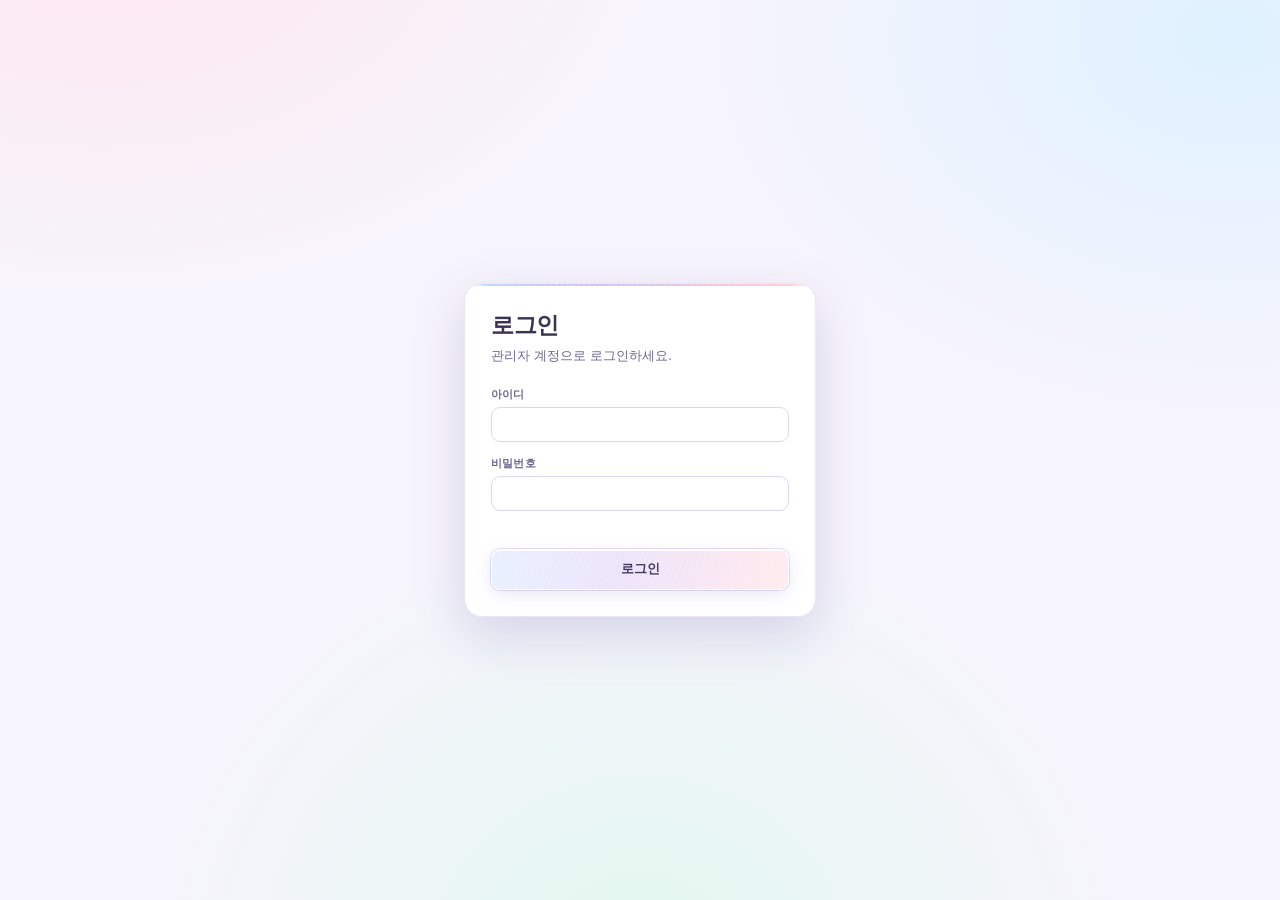
==== draft/index.html @ c9c8d425 "팀뽑기(PUBG DRAFT) 웹앱 추가 - 구글 시트 연동 + 점수판 자동 입력" ====
<!DOCTYPE html>
<html lang="ko">
<head>
<meta charset="utf-8">
<meta name="viewport" content="width=device-width, initial-scale=1">
<title>PUBG Draft</title>
<style>
/* ══════ 파스텔 · 홀로그램 토큰 ══════ */
:root{
  --paper:#f6f4fc; --mist:#ffffff; --veil:rgba(255,255,255,.72);
  --ink:#3a3452; --ink2:#6d6690; --faint:#a49dbd; --ghost:#c4bed8;
  --edge:#ebe6f7; --edge2:#ddd6ef;
  --mint:#a8ead6; --lilac:#cfbdf2; --peach:#ffd2c4; --sky:#bcdcff; --rose:#ffc2d4; --lemon:#fff2bf;
  /* 진주빛 홀로그램 — 색을 늘리고 채도를 낮춰 유광 포일에 가깝게 */
  --holo:linear-gradient(100deg,
      #e8f0ff 0%, #ece4fb 14%, #fbe7f1 28%, #fff2e6 42%,
      #e6f8f0 56%, #e4edff 70%, #efe6fc 84%, #e8f0ff 100%);
  --holo-strong:linear-gradient(100deg,
      #bed8fb 0%, #cfc2f0 13%, #f6c8dd 26%, #ffd8c0 39%,
      #b9e8d7 52%, #c3d9fb 65%, #d3c4f1 78%, #bed8fb 100%);
  --holo-veil:linear-gradient(100deg,
      #f6f9ff 0%, #f6f3fe 20%, #fff6fa 40%, #fff9f4 60%, #f3fcf8 80%, #f6f9ff 100%);
  /* 회절 격자 느낌의 미세한 결 */
  --foil:repeating-linear-gradient(112deg,
      rgba(255,255,255,.6) 0 1px, rgba(255,255,255,0) 1px 5px);
  --shadow:0 6px 22px rgba(126,110,180,.13);
  --shadow-lg:0 18px 50px rgba(110,94,170,.22);
}
*{box-sizing:border-box}
html,body{margin:0;height:100%}
body{
  background:
    radial-gradient(900px 620px at 8% -10%, #ffe6ee 0%, transparent 62%),
    radial-gradient(880px 640px at 96% 4%, #dff1ff 0%, transparent 60%),
    radial-gradient(760px 700px at 50% 108%, #e2f8ef 0%, transparent 64%),
    var(--paper);
  background-attachment:fixed;
  color:var(--ink);
  font-family:"Pretendard","Apple SD Gothic Neo","Malgun Gothic","Noto Sans KR",system-ui,sans-serif;
  font-size:14px; -webkit-font-smoothing:antialiased;
}
button{font-family:inherit;cursor:pointer}
input,select,textarea{font-family:inherit;color:var(--ink)}
.hidden{display:none !important}
::selection{background:#e2d4fb}

@keyframes holoDrift{0%{background-position:0% 50%}100%{background-position:300% 50%}}
@keyframes sheen{
  0%{transform:translateX(-170%) skewX(-16deg); opacity:0}
  10%{opacity:.9}
  46%{opacity:.9}
  62%{opacity:0}
  100%{transform:translateX(260%) skewX(-16deg); opacity:0}
}
.holo-bar{
  position:relative; height:2px; overflow:hidden;
  background:var(--holo-strong); background-size:300% 100%;
  animation:holoDrift 28s linear infinite;
  -webkit-mask-image:linear-gradient(90deg,transparent 0,#000 7%,#000 93%,transparent 100%);
  mask-image:linear-gradient(90deg,transparent 0,#000 7%,#000 93%,transparent 100%);
}
.holo-bar::after{content:""; position:absolute; inset:0; background:var(--foil); opacity:.45}
/* 같은 리듬으로 움직이면 싸구려 필름처럼 보여서, 요소마다 위상을 어긋나게 둡니다 */
.teams .team:nth-child(6n+2) .holo-bar,.teams .team:nth-child(6n+2) .slot.captain{animation-delay:-5s}
.teams .team:nth-child(6n+3) .holo-bar,.teams .team:nth-child(6n+3) .slot.captain{animation-delay:-11s}
.teams .team:nth-child(6n+4) .holo-bar,.teams .team:nth-child(6n+4) .slot.captain{animation-delay:-17s}
.teams .team:nth-child(6n+5) .holo-bar,.teams .team:nth-child(6n+5) .slot.captain{animation-delay:-23s}
.teams .team:nth-child(6n+6) .holo-bar,.teams .team:nth-child(6n+6) .slot.captain{animation-delay:-29s}
.sec:nth-of-type(2) .holo-bar{animation-delay:-9s}
.sec:nth-of-type(3) .holo-bar{animation-delay:-18s}
.sec:nth-of-type(4) .holo-bar{animation-delay:-24s}
.entry-strip .echip:nth-child(4n+2){animation-delay:-11s}
.entry-strip .echip:nth-child(4n+3){animation-delay:-22s}
.entry-strip .echip:nth-child(4n+4){animation-delay:-33s}
.btn.holo:nth-of-type(2)::after{animation-delay:-3.5s}

/* ══════ 컨트롤 ══════ */
.btn{
  background:var(--mist); border:1px solid var(--edge2); color:var(--ink);
  border-radius:9px; padding:6px 12px; font-size:12.5px; font-weight:600;
  box-shadow:0 1px 2px rgba(120,105,170,.07); transition:.15s;
}
.btn:hover{border-color:#c9bfe6; box-shadow:0 4px 14px rgba(126,110,180,.16); transform:translateY(-1px)}
.btn:active{transform:none}
.btn:focus-visible{outline:2px solid #b39ff0; outline-offset:2px}
.btn.holo{
  position:relative; overflow:hidden; isolation:isolate;
  background:var(--holo); background-size:300% 100%;
  animation:holoDrift 24s linear infinite;
  border-color:rgba(255,255,255,.9); color:#42395f; font-weight:700;
  box-shadow:
    0 1px 0 rgba(255,255,255,.95) inset,
    0 0 0 1px rgba(174,152,228,.34),
    0 5px 16px rgba(146,126,206,.18);
}
.btn.holo::before{
  content:""; position:absolute; inset:0; z-index:-1;
  background:var(--foil); opacity:.4; pointer-events:none;
}
.btn.holo::after{
  content:""; position:absolute; top:-50%; bottom:-50%; left:0; width:34%; z-index:-1;
  background:linear-gradient(90deg,transparent,rgba(255,255,255,.92),transparent);
  transform:translateX(-170%) skewX(-16deg);
  animation:sheen 8s cubic-bezier(.4,0,.2,1) infinite; pointer-events:none;
}
.btn.holo:hover{
  border-color:rgba(255,255,255,.95);
  box-shadow:
    0 1px 0 rgba(255,255,255,.95) inset,
    0 0 0 1px rgba(160,133,224,.5),
    0 10px 26px rgba(140,118,204,.28);
}
.btn.holo:hover::after{animation-duration:2.6s}
.btn.mint{border-color:#a4e2cd; background:#effbf7; color:#2f7f68}
.btn.rose{border-color:#f6c2d1; background:#fff2f6; color:#b0526f}
.btn.sky{border-color:#b9d8f7; background:#f0f7ff; color:#3f6ea4}
.btn.ghost{background:transparent; border-color:transparent; color:var(--ink2)}
.btn.ghost:hover{background:var(--veil)}
.btn.sm{padding:4px 9px; font-size:11.5px; border-radius:7px}
.fld{
  width:100%; background:var(--mist); border:1px solid var(--edge2);
  border-radius:9px; padding:9px 11px; font-size:13px; outline:none; transition:.15s;
}
.fld:focus{border-color:#bda6ee; box-shadow:0 0 0 3px rgba(189,166,238,.2)}
.fld::placeholder{color:var(--ghost)}
label.lbl{display:block; font-size:11px; color:var(--ink2); margin-bottom:5px; letter-spacing:.02em; font-weight:600}

/* ══════ 로그인 ══════ */
#screen-login{min-height:100%; display:flex; align-items:center; justify-content:center; padding:24px}
.card-login{
  width:352px; background:var(--mist); border:1px solid var(--edge);
  border-radius:18px; padding:0 26px 26px; box-shadow:var(--shadow-lg); overflow:hidden;
}
.card-login .holo-bar{margin:0 -26px 24px}
.card-login h1{margin:0 0 6px; font-size:23px; letter-spacing:-.02em}
.card-login p.sub{margin:0 0 22px; font-size:12.5px; color:var(--ink2); line-height:1.5}
.card-login .row{margin-bottom:14px}
.err{color:#c9527a; font-size:12px; min-height:16px; margin:2px 0 8px}

/* ══════ 상단 ══════ */
.topbar{display:flex; align-items:center; justify-content:flex-end; gap:8px; padding:14px 18px 0}
.topbar .save{font-size:11.5px; color:var(--faint); margin-right:auto; padding-left:4px}
.wrap{max-width:2000px; margin:0 auto; padding:0 18px 48px}
.toolrow{display:flex; align-items:center; justify-content:space-between; gap:8px; margin:12px 0 10px; flex-wrap:wrap}
.toolrow .right{display:flex; gap:8px; flex-wrap:wrap}

/* ══════ 설정 ══════ */
.settings{
  background:var(--veil); backdrop-filter:blur(8px);
  border:1px solid var(--edge); border-radius:14px; box-shadow:var(--shadow);
  padding:16px 18px; display:grid; gap:14px;
  grid-template-columns:1.2fr 1.4fr 1fr .5fr .7fr .7fr;
}
@media(max-width:1100px){.settings{grid-template-columns:1fr 1fr}}
.suffix{position:relative}
.suffix span{position:absolute; right:11px; top:50%; transform:translateY(-50%); color:var(--faint); font-size:12px}

.linebar{display:flex; align-items:center; justify-content:space-between; gap:8px; margin:14px 0 10px; flex-wrap:wrap}
.linebar .grp{display:flex; gap:6px; flex-wrap:wrap}

/* ══════ 팀 ══════ */
.teams{display:grid; gap:12px}
.team{
  background:var(--mist); border:1px solid var(--edge); border-radius:14px;
  box-shadow:var(--shadow); overflow:hidden;
}
.team .holo-bar{opacity:.85}
.team .inner{padding:13px}
.team h3{margin:0 0 11px; font-size:15px; font-weight:700; display:flex; justify-content:space-between; align-items:baseline}
.team h3 em{font-style:normal; font-size:13px; font-weight:700; color:#7b6bb5}
.slot-wrap{position:relative; margin-bottom:7px}
.slot{
  width:100%; background:#fbfaff; border:1px solid var(--edge2);
  border-radius:9px; padding:9px 28px 9px 11px; font-size:13px; font-weight:600; outline:none; transition:.15s;
}
.slot::placeholder{color:var(--ghost); font-weight:400}
.slot:focus{border-color:#bda6ee; box-shadow:0 0 0 3px rgba(189,166,238,.18)}
.slot.filled{border-color:#cfc4ee; background:#f6f2ff}
.slot.captain{
  border-color:transparent; color:#332d4a; font-weight:700;
  background:var(--holo); background-size:300% 100%;
  animation:holoDrift 36s linear infinite;
  box-shadow:
    inset 0 0 0 1px rgba(255,255,255,.9),
    inset 0 0 0 1.6px rgba(176,152,232,.42),
    0 2px 8px rgba(150,128,210,.13);
}
.slot.dropping{border-color:#79d6b8; background:#eefbf6; box-shadow:0 0 0 3px rgba(121,214,184,.22)}
.pin{position:absolute; right:9px; top:50%; transform:translateY(-50%); font-size:11px; pointer-events:none; color:#9b86d8}
.ac{
  position:absolute; z-index:60; left:0; right:0; top:100%; margin-top:4px;
  background:var(--mist); border:1px solid var(--edge2); border-radius:11px;
  max-height:200px; overflow:auto; box-shadow:var(--shadow-lg);
}
.ac div{padding:8px 11px; font-size:13px; display:flex; justify-content:space-between; gap:8px; cursor:pointer}
.ac div:hover,.ac div.on{background:#f4efff}
.ac div b{color:#8574c4; font-weight:700; font-size:11.5px}

/* ══════ 보드 ══════ */
.board{
  background:var(--veil); backdrop-filter:blur(8px);
  border:1px solid var(--edge); border-radius:14px; box-shadow:var(--shadow);
  padding:16px; margin-top:14px;
}
.board-head{display:flex; align-items:center; justify-content:space-between; margin-bottom:11px}
.board-head h4{margin:0; font-size:14px; letter-spacing:-.01em}
.entry-strip{
  display:flex; flex-wrap:wrap; gap:7px; min-height:38px; padding:8px;
  border:1.5px dashed #d7cef0; border-radius:11px; margin-bottom:12px; background:#fcfbff;
}
.entry-strip:empty::after{content:"들어가기 셔플을 누르면 남은 선수가 여기에 배치됩니다."; color:var(--ghost); font-size:12px; padding:3px}
.echip{
  position:relative; overflow:hidden;
  background:var(--holo); background-size:300% 100%;
  animation:holoDrift 44s linear infinite;
  border:1px solid rgba(255,255,255,.9); border-radius:9px; padding:6px 11px; font-size:13px; font-weight:700;
  cursor:grab; user-select:none;
  box-shadow:0 0 0 1px rgba(178,156,228,.3), 0 2px 7px rgba(140,120,200,.13);
  transition:box-shadow .18s, transform .18s;
}
.echip::after{
  content:""; position:absolute; top:-50%; bottom:-50%; left:0; width:40%;
  background:linear-gradient(90deg,transparent,rgba(255,255,255,.85),transparent);
  transform:translateX(-170%) skewX(-16deg); opacity:0; pointer-events:none;
}
.echip:hover{transform:translateY(-1px); box-shadow:0 0 0 1px rgba(162,136,226,.45), 0 7px 18px rgba(140,118,204,.22)}
.echip:hover::after{animation:sheen 1.9s cubic-bezier(.4,0,.2,1)}
.echip:active{cursor:grabbing}
.echip.drag{opacity:.35}
.echip .no{color:#9b93bb; font-size:11px; margin-right:6px; font-weight:600}

.stats{display:flex; gap:8px; margin-bottom:13px; flex-wrap:wrap}
.stat{font-size:12px; font-weight:700; padding:5px 12px; border-radius:99px; border:1px solid var(--edge2); background:var(--mist)}
.stat.a{color:#4a7bb5; border-color:#c2ddf8; background:#f2f8ff}
.stat.b{color:#2f8a70; border-color:#aae4d1; background:#f0fbf7}

.pline{display:flex; align-items:center; gap:10px; padding:7px 0; border-bottom:1px solid #f0ecfa}
.pline .score{width:96px; flex:none; font-weight:800; font-size:14px; color:#5c5480}
.pline .score i{font-style:normal; color:var(--faint); font-weight:600; font-size:11.5px}
.pline .names{display:flex; flex-wrap:wrap; gap:6px; align-items:center; flex:1}
.pchip{
  background:var(--mist); border:1px solid var(--edge2); border-radius:9px;
  padding:5px 10px; font-size:13px; font-weight:700; box-shadow:0 1px 3px rgba(130,115,185,.1);
}
.pchip.taken{opacity:.42; background:#f5f2fb; border-style:dashed; box-shadow:none; text-decoration:line-through; text-decoration-color:#c3b8e4}
.pchip.taken::after{content:"☆"; color:#a08fd9; margin-left:5px; font-size:11px; text-decoration:none; display:inline-block}
.pchip .x{color:var(--ghost); margin-left:6px; cursor:pointer; font-weight:400}
.pchip .x:hover{color:#d4638a}
.addwrap{position:relative; min-width:124px}
.add-in{background:transparent; border:1.5px dashed #ddd5f2; border-radius:9px; padding:5px 9px; font-size:12px; width:124px; outline:none}
.add-in:focus{border-color:#bda6ee; border-style:solid}
.newline{display:flex; align-items:center; gap:8px; margin-top:14px; flex-wrap:wrap}
.newline .lb{font-size:12.5px; color:var(--ink2); font-weight:600}

/* ══════ 플로팅 ══════ */
.float{
  position:fixed; z-index:200; background:var(--mist); border:1px solid var(--edge2);
  border-radius:14px; box-shadow:var(--shadow-lg); display:flex; flex-direction:column; overflow:hidden;
}
.float-head{
  display:flex; align-items:center; gap:10px; padding:10px 13px;
  border-bottom:1px solid var(--edge); cursor:move; user-select:none;
  background:var(--holo-veil); background-size:300% 100%;
  animation:holoDrift 52s linear infinite;
}
.float-head .grip{color:#a99ed3; letter-spacing:-2px}
.float-head .ttl{font-weight:700; font-size:13px}
.float-head .cnt{color:var(--ink2); font-size:12px}
.float-head .sp{flex:1}
.float-head .slider{display:flex; align-items:center; gap:6px; font-size:11px; color:var(--ink2); font-weight:600}
.float-head input[type=range]{accent-color:#a78de0}
.float-body{padding:13px; overflow:auto; flex:1}
.ta{
  width:100%; background:#fbfaff; border:1px solid var(--edge2); border-radius:11px;
  padding:11px; outline:none; resize:none; line-height:1.55;
}
.ta:focus{border-color:#bda6ee; box-shadow:0 0 0 3px rgba(189,166,238,.18)}
.tiergrid{display:grid; grid-template-columns:1fr 1fr; gap:11px; margin-top:13px}
.tierbox{background:#fbfaff; border:1px solid var(--edge); border-radius:12px; padding:11px; min-height:124px}
.tierbox .h{display:flex; justify-content:space-between; font-size:12px; font-weight:700; margin-bottom:9px}
.tierbox .h b{color:#8574c4}
.tierbox .chips{display:flex; flex-wrap:wrap; gap:6px}
.tchip{background:var(--mist); border:1px solid var(--edge2); border-radius:8px; padding:4px 9px; font-size:12px; font-weight:600}
.tchip.no{border-style:dashed; color:#b07f9a; background:#fff7fa}
.empty{color:var(--ghost); font-size:12px}

/* ══════ 관리자 ══════ */
.admin{max-width:1100px; margin:0 auto; padding:20px 18px 70px}
.admin h2{font-size:20px; margin:0 0 4px; letter-spacing:-.02em}
.sec{background:var(--mist); border:1px solid var(--edge); border-radius:14px; box-shadow:var(--shadow); margin-top:16px; overflow:hidden}
.sec .inner{padding:18px}
.sec h3{margin:0 0 13px; font-size:14px; color:#7b6bb5}
table{width:100%; border-collapse:collapse; font-size:13px}
th,td{text-align:left; padding:9px 7px; border-bottom:1px solid #f1edfa}
th{color:var(--ink2); font-weight:700; font-size:11.5px}
td input{background:#fbfaff; border:1px solid var(--edge2); border-radius:8px; padding:6px 9px; outline:none; width:100%}
td input:focus{border-color:#bda6ee}
.inline-form{display:flex; gap:9px; flex-wrap:wrap; align-items:flex-end; margin-top:13px}
.inline-form .f{flex:1; min-width:120px}
.tbl-wrap{max-height:360px; overflow:auto; border:1px solid var(--edge); border-radius:11px}
.badge{font-size:11px; padding:3px 9px; border-radius:99px; border:1px solid var(--edge2); font-weight:600}
.badge.ok{color:#2f8a70; border-color:#aae4d1; background:#f0fbf7}

body.capture .hide-on-capture{display:none !important}

.toast{
  position:fixed; left:50%; bottom:28px; transform:translateX(-50%);
  background:var(--mist); border:1px solid var(--edge2); color:var(--ink);
  padding:10px 18px; border-radius:99px; font-size:13px; font-weight:600; z-index:900;
  box-shadow:var(--shadow-lg); opacity:0; pointer-events:none; transition:.2s;
}
.toast.on{opacity:1}
@media(prefers-reduced-motion:reduce){*{transition:none !important; animation:none !important}}
</style>
</head>
<body>

<!-- ═══════ 로그인 ═══════ -->
<div id="screen-login">
  <div class="card-login">
    <div class="holo-bar"></div>
    <h1 id="login-title">로그인</h1>
    <p class="sub" id="login-sub">관리자 계정으로 로그인하세요.</p>
    <div class="row"><label class="lbl">아이디</label><input id="li-id" class="fld" autocomplete="username"></div>
    <div class="row"><label class="lbl">비밀번호</label><input id="li-pw" class="fld" type="password" autocomplete="current-password"></div>
    <div class="row hidden" id="li-pw2row"><label class="lbl">비밀번호 확인</label><input id="li-pw2" class="fld" type="password"></div>
    <div class="row hidden" id="li-spacerow"><label class="lbl">첫 드래프트 카테고리 이름</label><input id="li-space" class="fld" placeholder="예: 꼬마만두 드래프트"></div>
    <div class="err" id="li-err"></div>
    <button class="btn holo" id="li-btn" style="width:100%;padding:11px">로그인</button>
  </div>
</div>

<!-- ═══════ 메인 ═══════ -->
<div id="screen-app" class="hidden">
  <div class="topbar hide-on-capture">
    <span class="save" id="savestate"></span>
    <span id="space-box" class="hidden" style="display:inline-flex;align-items:center;gap:7px;margin-right:4px">
      <span class="lbl" style="margin:0">카테고리</span>
      <select id="space-sel" class="fld" style="width:auto;padding:6px 11px;font-weight:700"></select>
    </span>
    <span id="space-tag" class="badge ok hidden" style="margin-right:4px"></span>
    <a class="btn" href="../" style="text-decoration:none">MKG 대시보드</a>
    <button class="btn" id="go-admin">관리자 페이지</button>
    <button class="btn" id="go-pw">비밀번호 변경</button>
    <button class="btn" id="go-out">로그아웃</button>
  </div>

  <div class="wrap">
    <div class="toolrow hide-on-capture">
      <button class="btn ghost" id="tg-settings">설정 접기 ▲</button>
      <div class="right">
        <button class="btn sky" id="tg-players">선수 입력</button>
        <button class="btn" id="tg-memo">메모장</button>
        <button class="btn rose" id="btn-resetall">전체 초기화</button>
        <button class="btn mint" id="tg-capture">캡처 모드</button>
      </div>
    </div>

    <div class="settings" id="settings">
      <div><label class="lbl">룰</label>
        <select id="s-rule" class="fld"><option>킬딜</option><option>킬</option><option>딜</option><option>순위</option></select></div>
      <div><label class="lbl">모드</label>
        <select id="s-mode" class="fld"><option>노말</option><option>경쟁</option><option>커스텀</option></select></div>
      <div><label class="lbl">점수판 연결</label>
        <select id="s-board" class="fld" title="드래프트 팀이 선택한 킬내기 점수판의 TEAM 탭으로 자동 입력됩니다"><option value="">없음</option><option>지옥연도</option><option>대꼴룰</option><option>빙고</option></select></div>
      <div><label class="lbl">팀 수</label><input id="s-teams" class="fld" type="number" min="1" step="1" value="6"></div>
      <div><label class="lbl">목표 총점(%)</label><div class="suffix"><input id="s-target" class="fld" type="number" value="100"><span>%</span></div></div>
      <div><label class="lbl">티어 모드</label>
        <select id="s-tier" class="fld"><option>1~4</option><option>1~3</option><option>1~2</option><option>제한 없음</option></select></div>
    </div>

    <div class="linebar hide-on-capture">
      <div class="grp">
        <button class="btn" id="b-copy">⧉ 팀장 복사</button>
        <button class="btn" data-clear="0">팀장라인 삭제</button>
        <button class="btn" data-clear="1">2번라인 삭제</button>
        <button class="btn" data-clear="2">3번라인 삭제</button>
        <button class="btn" data-clear="3">4번라인 삭제</button>
        <button class="btn rose" id="b-rerollall">전체 리롤</button>
      </div>
      <div class="grp"><button class="btn holo" id="b-shuffle-cap">⤨ 팀장 셔플</button></div>
    </div>

    <div class="teams" id="teams"></div>

    <div class="board">
      <div class="board-head">
        <h4>들어가기 순서</h4>
        <button class="btn holo hide-on-capture" id="b-shuffle-entry">⤨ 들어가기 셔플</button>
      </div>
      <div class="entry-strip" id="entry"></div>
      <div class="stats" id="stats"></div>
      <div id="lines"></div>
      <div class="newline hide-on-capture">
        <span class="lb">+ 새 포인트 라인 추가</span>
        <input class="fld" id="nl-score" type="number" placeholder="점수" style="width:96px">
        <input class="fld" id="nl-death" type="number" placeholder="데스" style="width:96px">
        <button class="btn sm" id="nl-add">추가</button>
      </div>
    </div>
  </div>
</div>

<!-- ═══════ 관리자 ═══════ -->
<div id="screen-admin" class="hidden">
  <div class="topbar"><button class="btn" id="ad-back">← 드래프트로 돌아가기</button></div>
  <div class="admin">
    <h2>관리자 페이지</h2>
    <p style="color:var(--ink2);font-size:12.5px;margin:4px 0 0">계정, 선수 티어, 포인트 라인을 관리합니다.</p>

    <div class="sec" id="sec-cats"><div class="holo-bar"></div><div class="inner">
      <h3>드래프트 카테고리 관리</h3>
      <p style="margin:-6px 0 12px;font-size:12px;color:var(--ink2);line-height:1.6">
        카테고리는 하나의 독립된 드래프트입니다. 선수 명단·포인트 라인·팀 배치가 카테고리마다 따로 저장되고,
        관리자 계정은 배정받은 카테고리 하나만 볼 수 있습니다.</p>
      <div class="tbl-wrap"><table><thead><tr><th style="width:34%">카테고리</th><th style="width:38%">배정된 계정</th><th></th></tr></thead><tbody id="ad-cats"></tbody></table></div>
      <div class="inline-form">
        <div class="f"><label class="lbl">새 카테고리 이름</label><input id="ac-name" class="fld" placeholder="예: 꼬마만두 드래프트"></div>
        <button class="btn holo" id="ac-add">카테고리 추가</button>
      </div>
      <div class="err" id="ac-err"></div>
    </div></div>

    <div class="sec" id="sec-accounts"><div class="holo-bar"></div><div class="inner">
      <h3>계정 관리</h3>
      <p style="margin:-6px 0 12px;font-size:12px;color:var(--ink2);line-height:1.6">
        계정을 추가할 때 <b>담당 카테고리</b>를 지정합니다. 그 계정은 로그인 후 해당 카테고리의 선수 관리만 할 수 있습니다.
        같은 카테고리에 여러 계정을 배정하면 세팅을 함께 씁니다.</p>
      <div class="tbl-wrap"><table><thead><tr><th style="width:30%">아이디</th><th style="width:30%">담당 카테고리</th><th style="width:22%">권한</th><th style="width:18%"></th></tr></thead><tbody id="ad-users"></tbody></table></div>
      <div class="inline-form">
        <div class="f"><label class="lbl">아이디</label><input id="au-id" class="fld" placeholder="예: 꼬마만두"></div>
        <div class="f"><label class="lbl">비밀번호</label><input id="au-pw" class="fld" type="text"></div>
        <div class="f"><label class="lbl">담당 카테고리</label><select id="au-space" class="fld"></select></div>
        <button class="btn holo" id="au-add">계정 추가</button>
      </div>
      <div class="err" id="au-err"></div>
    </div></div>

    <div class="sec"><div class="holo-bar"></div><div class="inner">
      <h3>선수 티어 관리 <span id="ap-scope" class="badge ok" style="margin-left:6px"></span></h3>
      <div style="display:flex;gap:12px;align-items:center;flex-wrap:wrap;margin-bottom:11px">
        <input id="ap-search" class="fld" placeholder="이름으로 검색" style="max-width:240px">
        <label id="ap-all-box" class="hidden" style="align-items:center;gap:6px;font-size:12.5px;font-weight:600;color:var(--ink2);cursor:pointer">
          <input type="checkbox" id="ap-all" style="accent-color:#a78de0"> 모든 카테고리 통합 보기
        </label>
      </div>
      <div class="tbl-wrap"><table><thead><tr><th style="width:32%">이름</th><th id="th-space" class="hidden" style="width:18%">카테고리</th><th style="width:20%">티어 점수</th><th style="width:22%">상태</th><th></th></tr></thead><tbody id="ad-players"></tbody></table></div>
      <div class="inline-form">
        <div class="f"><label class="lbl">이름</label><input id="ap-name" class="fld" placeholder="예: 꼬마만두"></div>
        <div class="f" style="max-width:140px"><label class="lbl">티어 점수</label><input id="ap-score" class="fld" type="number" placeholder="비우면 미확인"></div>
        <button class="btn holo" id="ap-add">선수 추가</button>
      </div>
      <div style="margin-top:18px">
        <label class="lbl">일괄 등록 — 한 줄에 <b style="color:#8574c4">이름,점수</b> (점수를 비우면 티어 미확인)</label>
        <textarea id="ap-bulk" class="ta" rows="5" placeholder="꼬마만두,160&#10;꼬마만두2,145&#10;꼬마만두3"></textarea>
        <button class="btn" id="ap-bulkadd" style="margin-top:9px">일괄 등록</button>
      </div>
    </div></div>

    <div class="sec" id="sec-lines"><div class="holo-bar"></div><div class="inner">
      <h3>포인트 라인 관리</h3>
      <div class="tbl-wrap"><table><thead><tr><th style="width:35%">점수</th><th style="width:35%">데스</th><th></th></tr></thead><tbody id="ad-lines"></tbody></table></div>
      <div class="inline-form">
        <div class="f" style="max-width:140px"><label class="lbl">점수</label><input id="al-score" class="fld" type="number"></div>
        <div class="f" style="max-width:140px"><label class="lbl">데스</label><input id="al-death" class="fld" type="number" value="-12"></div>
        <button class="btn holo" id="al-add">라인 추가</button>
      </div>
    </div></div>
  </div>
</div>

<!-- ═══════ 선수 입력 ═══════ -->
<div class="float hidden" id="pnl-players" style="left:58%; top:118px; width:610px; height:530px">
  <div class="float-head" data-drag="pnl-players">
    <span class="grip">⋮⋮</span><span class="ttl">선수 입력</span>
    <span class="cnt" id="pl-count">총 0명</span><span class="sp"></span>
    <span class="slider">투명도 <input type="range" id="pl-opa" min="45" max="100" value="100" style="width:80px"></span>
    <button class="btn sm" id="pl-close">닫기</button>
  </div>
  <div class="float-body">
    <textarea id="pl-input" class="ta" rows="7" placeholder="선수 이름을 붙여넣고 Enter (줄바꿈·쉼표·탭 구분 모두 인식)&#10;&#10;예)&#10;꼬마만두&#10;꼬마만두2&#10;꼬마만두3"></textarea>
    <div style="display:flex;gap:8px;margin-top:9px">
      <button class="btn holo sm" id="pl-apply">명단 등록</button>
      <button class="btn rose sm" id="pl-clear">명단 비우기</button>
    </div>
    <div class="tiergrid">
      <div class="tierbox"><div class="h"><span>티어 미확인</span><b id="pl-nc">0명</b></div><div class="chips" id="pl-unconf"></div></div>
      <div class="tierbox"><div class="h"><span>티어 확인됨</span><b id="pl-cc">0명</b></div><div class="chips" id="pl-conf"></div></div>
    </div>
  </div>
</div>

<!-- ═══════ 메모장 ═══════ -->
<div class="float hidden" id="pnl-memo" style="left:42%; top:180px; width:570px; height:450px">
  <div class="float-head" data-drag="pnl-memo">
    <span class="grip">⋮⋮</span><span class="ttl">메모장</span><span class="sp"></span>
    <span class="slider">글씨 <input type="range" id="mm-size" min="12" max="34" value="21" style="width:90px"><b id="mm-num">21</b></span>
    <button class="btn sm" id="mm-close">닫기</button>
  </div>
  <div class="float-body"><textarea id="mm-text" class="ta" style="height:100%;font-size:21px"></textarea></div>
</div>

<!-- ═══════ 비밀번호 변경 ═══════ -->
<div class="float hidden" id="pnl-pw" style="left:50%; top:22%; width:340px">
  <div class="float-head" data-drag="pnl-pw"><span class="grip">⋮⋮</span><span class="ttl">비밀번호 변경</span><span class="sp"></span><button class="btn sm" id="pw-close">닫기</button></div>
  <div class="float-body">
    <label class="lbl">현재 비밀번호</label><input id="pw-old" class="fld" type="password" style="margin-bottom:11px">
    <label class="lbl">새 비밀번호</label><input id="pw-new" class="fld" type="password" style="margin-bottom:11px">
    <label class="lbl">새 비밀번호 확인</label><input id="pw-new2" class="fld" type="password">
    <div class="err" id="pw-err"></div>
    <button class="btn holo" id="pw-save" style="width:100%">변경 저장</button>
  </div>
</div>

<div class="toast" id="toast"></div>

<script>
/* ╔══════════════════════════════════════════════╗
   ║  BACKEND ADAPTER — 이 블록만 갈아끼우면      ║
   ║  로컬 / 구글 시트 버전이 됩니다.             ║
   ╚══════════════════════════════════════════════╝ */
/* ADAPTER:START */
/* 구글 시트 버전 — Apps Script 웹앱(JSON API)과 통신합니다 */
const PD_API='https://script.google.com/macros/s/AKfycbxSRB5fZ5SPXPzEIBrE7l2lleF-UaZdHQK3-SIRhM3gW-VdCHGFCZOTGYqUMcR0gaEdsg/exec';
const API=(()=>{
  let TOKEN=null;
  const call=async(fn,...args)=>{
    const r=await fetch(PD_API,{method:'POST',headers:{'Content-Type':'text/plain;charset=utf-8'},body:JSON.stringify({fn,args})});
    const j=await r.json();
    if(!j.ok) throw new Error(j.error||'서버 오류');
    return j.data;
  };
  const P=s=>{ if(s==null||s==='') return null; if(typeof s!=='string') return s; try{return JSON.parse(s);}catch(e){return null;} };
  const withTok=async(fn,...a)=>{ try{ return await call(fn,TOKEN,...a); }catch(e){ return {ok:false,msg:e.message}; } };
  return {
    label:'구글 시트', saveDelay:1200,
    async init(){ return await call('gasInit'); },
    async createFirstAdmin(id,pw,cat){ try{ const r=await call('gasCreateFirstAdmin',id,pw,cat); if(r&&r.ok) TOKEN=r.token; return r; }catch(e){ return {ok:false,msg:e.message}; } },
    async login(id,pw){ try{ const r=await call('gasLogin',id,pw); if(r&&r.ok) TOKEN=r.token; return r; }catch(e){ return {ok:false,msg:e.message}; } },
    async logout(){ TOKEN=null; },
    changePw(o,n){ return withTok('gasChangePw',o,n); },
    async users(){ return await call('gasUsers',TOKEN); },
    async categories(){ return await call('gasCategories',TOKEN); },
    addCategory(n){ return withTok('gasAddCategory',n); },
    renameCategory(o,n){ return withTok('gasRenameCategory',o,n); },
    delCategory(n){ return withTok('gasDelCategory',n); },
    addUser(id,pw,sp){ return withTok('gasAddUser',id,pw,sp); },
    delUser(id){ return withTok('gasDelUser',id); },
    async load(sp){ const r=await call('gasLoad',TOKEN,sp); return { db:P(r&&r.db), draft:P(r&&r.draft) }; },
    async save(sp,db,draft){ const r=await call('gasSave',TOKEN,sp,JSON.stringify(db),JSON.stringify(draft)); if(r&&r.ok===false) throw new Error(r.msg); },
    async saveDb(sp,db){ const r=await call('gasSaveDb',TOKEN,sp,JSON.stringify(db)); if(r&&r.ok===false) throw new Error(r.msg); }
  };
})();
/* ADAPTER:END */

/* ══════════════ 상태 ══════════════ */
let DB={players:[],lines:[]}, D=null, ME=null, SPACE=null, MERGED=null;
const DEFAULT_LINES=[
  {score:160,death:-12},{score:145,death:-12},{score:130,death:-12},{score:120,death:-12},
  {score:100,death:-7},{score:90,death:-7},{score:80,death:-7},{score:70,death:-6},{score:60,death:-6}
];
function newDraft(){return{settings:{rule:'킬딜',mode:'노말',teams:6,target:100,tier:'1~4'},roster:[],teams:Array.from({length:6},()=>['','','','']),entry:[],memo:'',memoSize:21,panels:{}};}
const $=s=>document.querySelector(s), $$=s=>[...document.querySelectorAll(s)];
const sleep=ms=>new Promise(r=>setTimeout(r,ms));
function toast(m){const t=$('#toast');t.textContent=m;t.classList.add('on');clearTimeout(t._t);t._t=setTimeout(()=>t.classList.remove('on'),1800);}
let saveT;
function save(){
  clearTimeout(saveT);
  $('#savestate').textContent='저장 중…';
  saveT=setTimeout(async()=>{
    try{ await API.save(SPACE,DB,D); $('#savestate').textContent='저장됨 · '+SPACE+' · '+API.label; }
    catch(e){ $('#savestate').textContent='저장 실패 — 새로고침 후 다시 시도'; }
  },API.saveDelay);
}

/* ══════════════ 부팅 ══════════════ */
(async function boot(){
  const st=await API.init();
  if(!st.hasUsers){
    $('#login-title').textContent='최초 관리자 등록';
    $('#login-sub').textContent='첫 관리자 계정을 만들어 주세요. 이후 이 계정으로 다른 관리자를 추가할 수 있습니다.';
    $('#li-pw2row').classList.remove('hidden');
    $('#li-spacerow').classList.remove('hidden');
    $('#li-btn').textContent='계정 만들고 시작하기';
  }
})();

$('#li-btn').onclick=doLogin;
['#li-id','#li-pw','#li-pw2'].forEach(s=>$(s).addEventListener('keydown',e=>{if(e.key==='Enter')doLogin();}));
async function doLogin(){
  const id=$('#li-id').value.trim(), pw=$('#li-pw').value, err=$('#li-err');
  err.textContent=''; const btn=$('#li-btn'), t0=btn.textContent; btn.textContent='확인 중…'; btn.disabled=true;
  try{
    const setup=!$('#li-pw2row').classList.contains('hidden');
    let r;
    if(setup){
      if(!id||!pw){err.textContent='아이디와 비밀번호를 모두 입력하세요.';return;}
      if(pw!==$('#li-pw2').value){err.textContent='비밀번호가 서로 다릅니다.';return;}
      r=await API.createFirstAdmin(id,pw,$('#li-space').value.trim());
    }else{
      r=await API.login(id,pw);
    }
    if(!r.ok){err.textContent=r.msg||'로그인에 실패했습니다.';return;}
    ME=r.user; await enterApp();
  }catch(e){ err.textContent='서버에 연결하지 못했습니다. 잠시 후 다시 시도하세요.'; }
  finally{ btn.textContent=t0; btn.disabled=false; }
}
async function enterApp(){
  SPACE=ME.space||ME.id;
  await loadSpace(SPACE);
  $('#screen-login').classList.add('hidden');
  $('#screen-app').classList.remove('hidden');
  await setupSpaces();
}
async function loadSpace(sp){
  const data=await API.load(sp);
  DB=data.db||{players:[],lines:JSON.parse(JSON.stringify(DEFAULT_LINES))};
  if(!DB.lines||!DB.lines.length)DB.lines=JSON.parse(JSON.stringify(DEFAULT_LINES));
  if(!DB.players)DB.players=[];
  D=data.draft||newDraft();
  MERGED=null;
  $('#savestate').textContent='저장됨 · '+sp+' · '+API.label;
  hydrate(); renderAll();
}
async function setupSpaces(){
  const isSuper=ME.role==='super';
  // 카테고리·계정 관리는 최초 관리자 전용, 나머지 관리자 페이지는 모두 사용
  $('#sec-cats').classList.toggle('hidden',!isSuper);
  $('#sec-accounts').classList.toggle('hidden',!isSuper);
  $('#sec-lines').classList.remove('hidden');
  $('#ap-all-box').classList.toggle('hidden',!isSuper);
  if(!isSuper&&$('#ap-all').checked){ $('#ap-all').checked=false; MERGED=null; }
  if(!isSuper){
    $('#space-box').classList.add('hidden');
    $('#space-tag').classList.remove('hidden');
    $('#space-tag').textContent=SPACE;
    return;
  }
  $('#space-tag').classList.add('hidden');
  $('#space-box').classList.remove('hidden');
  const cats=(await API.categories()).map(c=>c.name);
  if(!cats.includes(SPACE))cats.unshift(SPACE);
  const sel=$('#space-sel'); sel.innerHTML='';
  cats.forEach(s=>{const o=document.createElement('option');o.value=s;o.textContent=s;sel.appendChild(o);});
  sel.value=SPACE;
  sel.onchange=async()=>{ await switchSpace(sel.value); };
}
async function switchSpace(sp){
  clearTimeout(saveT); await API.save(SPACE,DB,D);
  SPACE=sp; await loadSpace(SPACE);
  const sel=$('#space-sel'); if(sel) sel.value=sp;
  toast(sp+' 카테고리로 전환했습니다.');
}
$('#go-out').onclick=async()=>{
  try{ clearTimeout(saveT); if(D&&SPACE) await API.save(SPACE,DB,D); }catch(e){}
  try{ await API.logout(); }catch(e){}
  ME=null; SPACE=null; MERGED=null; D=null; DB={players:[],lines:[]};
  document.body.classList.remove('capture');
  ['pnl-players','pnl-memo','pnl-pw'].forEach(id=>$('#'+id).classList.add('hidden'));
  $('#screen-admin').classList.add('hidden');
  $('#screen-app').classList.add('hidden');
  $('#space-box').classList.add('hidden');
  $('#space-tag').classList.add('hidden');
  $('#savestate').textContent='';
  $('#teams').innerHTML=''; $('#lines').innerHTML=''; $('#entry').innerHTML=''; $('#stats').innerHTML='';
  $('#pl-input').value=''; $('#mm-text').value='';
  $('#li-id').value=''; $('#li-pw').value=''; $('#li-pw2').value=''; $('#li-space').value='';
  $('#li-err').textContent='';
  $('#li-pw2row').classList.add('hidden'); $('#li-spacerow').classList.add('hidden');
  $('#login-title').textContent='로그인';
  $('#login-sub').textContent='관리자 계정으로 로그인하세요.';
  $('#li-btn').textContent='로그인';
  $('#screen-login').classList.remove('hidden');
  $('#li-id').focus();
  toast('로그아웃되었습니다.');
};

/* ══════════════ 설정 ══════════════ */
function hydrate(){
  $('#s-rule').value=D.settings.rule; $('#s-mode').value=D.settings.mode; $('#s-board').value=D.settings.board||'';
  $('#s-teams').value=D.settings.teams; $('#s-target').value=D.settings.target; $('#s-tier').value=D.settings.tier;
  $('#mm-text').value=D.memo||''; $('#mm-size').value=D.memoSize||21;
  $('#mm-num').textContent=D.memoSize||21; $('#mm-text').style.fontSize=(D.memoSize||21)+'px';
  for(const [id,p] of Object.entries(D.panels||{})){const el=$('#'+id); if(el&&p){el.style.left=p.l;el.style.top=p.t;}}
}
$('#s-rule').onchange=e=>{D.settings.rule=e.target.value;save();};
$('#s-mode').onchange=e=>{D.settings.mode=e.target.value;save();}; $('#s-board').onchange=e=>{D.settings.board=e.target.value;save();toast(e.target.value?e.target.value+' 점수판으로 팀이 자동 입력됩니다.':'점수판 연결을 해제했습니다.');};
$('#s-target').onchange=e=>{D.settings.target=+e.target.value;save();};
$('#s-tier').onchange=e=>{D.settings.tier=e.target.value;save();};
$('#s-teams').onchange=e=>{
  let n=Math.floor(+e.target.value)||6;
  if(n<1)n=1;                                   // 상한은 두지 않습니다
  if(n>100&&!confirm(n+'개 팀을 만들면 화면이 많이 느려질 수 있습니다. 계속할까요?')){
    e.target.value=D.settings.teams; return;
  }
  e.target.value=n; D.settings.teams=n;
  const cut=D.teams.slice(n).flat().filter(Boolean);   // 줄일 때 잘려나가는 선수는 명단으로 복귀
  while(D.teams.length<n)D.teams.push(['','','','']);
  D.teams=D.teams.slice(0,n);
  renderAll(); save();
  if(cut.length)toast(`${cut.length}명이 명단으로 돌아갔습니다.`);
};
$('#tg-settings').onclick=e=>{const off=$('#settings').classList.toggle('hidden');e.target.textContent=off?'설정 펼치기 ▼':'설정 접기 ▲';};
function setCapture(on){
  document.body.classList.toggle('capture',on);
  if(on){ if(document.activeElement&&document.activeElement.blur)document.activeElement.blur();
          toast('캡처 모드 · ESC를 누르면 돌아옵니다'); }
  else toast('캡처 모드를 껐습니다.');
}
$('#tg-capture').onclick=()=>setCapture(true);
// 입력칸에 포커스가 있어도 ESC가 먼저 잡히도록 캡처 단계에서 처리
document.addEventListener('keydown',e=>{
  if(e.key!=='Escape'||!document.body.classList.contains('capture'))return;
  e.preventDefault(); e.stopPropagation(); setCapture(false);
},true);
$('#btn-resetall').onclick=()=>{
  if(!confirm('명단·팀 배치·들어가기 순서를 모두 초기화할까요? (메모는 유지됩니다)'))return;
  const memo=D.memo,ms=D.memoSize,st=D.settings,pn=D.panels;
  D=newDraft(); D.memo=memo; D.memoSize=ms; D.settings=st; D.panels=pn;
  D.teams=Array.from({length:st.teams},()=>['','','','']);
  renderAll(); save(); toast('전체 초기화 완료');
};

/* ══════════════ 헬퍼 ══════════════ */
const lineOf=s=>DB.lines.find(l=>l.score===s);
function ensureLine(s){ if(!lineOf(s)){DB.lines.push({score:s,death:0});DB.lines.sort((a,b)=>b.score-a.score);} }
function assignedMap(){const m={};D.teams.forEach((t,ti)=>t.forEach((n,si)=>{if(n)m[n]={ti,si};}));return m;}
function playerScore(n){const p=D.roster.find(p=>p.name===n);return p&&p.score!=null?p.score:0;}
const teamScore=ti=>D.teams[ti].reduce((s,n)=>s+(n?playerScore(n):0),0);
function unassigned(){const a=assignedMap();return D.roster.filter(p=>!(p.name in a));}

/* ══════════════ 팀 ══════════════ */
function renderTeams(){
  const n=D.settings.teams, box=$('#teams');
  const cols=Math.max(1,Math.min(n,Math.floor((box.clientWidth||1600)/300)||6));
  box.style.gridTemplateColumns=`repeat(${cols},minmax(0,1fr))`;
  box.innerHTML='';
  for(let t=0;t<n;t++){
    const card=document.createElement('div'); card.className='team';
    card.innerHTML='<div class="holo-bar"></div>';
    const inner=document.createElement('div'); inner.className='inner';
    inner.innerHTML=`<h3><span>${t+1}팀</span><em>${teamScore(t)}점</em></h3>`;
    for(let s=0;s<4;s++){
      const wrap=document.createElement('div'); wrap.className='slot-wrap';
      const inp=document.createElement('input');
      inp.className='slot'+(D.teams[t][s]?(s===0?' captain':' filled'):'');
      inp.placeholder='이름 입력'; inp.value=D.teams[t][s]||'';
      inp.dataset.t=t; inp.dataset.s=s;
      wrap.appendChild(inp);
      if(D.teams[t][s]){const p=document.createElement('span');p.className='pin';p.textContent='☆';wrap.appendChild(p);}
      bindSlot(inp,wrap); inner.appendChild(wrap);
    }
    card.appendChild(inner); box.appendChild(card);
  }
}
function bindSlot(inp,wrap){
  const t=+inp.dataset.t, s=+inp.dataset.s;
  let ac=null, idx=-1;
  const close=()=>{if(ac){ac.remove();ac=null;idx=-1;}};
  const open=()=>{
    close();
    const q=inp.value.trim(), amap=assignedMap();
    let list=D.roster.filter(p=>!(p.name in amap));
    if(q)list=list.filter(p=>p.name.toLowerCase().includes(q.toLowerCase()));
    list=list.sort((a,b)=>(b.score??-1)-(a.score??-1)).slice(0,40);
    if(!list.length)return;
    ac=document.createElement('div'); ac.className='ac';
    list.forEach(p=>{
      const d=document.createElement('div');
      d.innerHTML=`<span>${p.name}</span><b>${p.score!=null?p.score+'점':'미확인'}</b>`;
      d.onmousedown=e=>{e.preventDefault();pick(p.name);};
      ac.appendChild(d);
    });
    wrap.appendChild(ac);
  };
  const pick=name=>{
    if(name in assignedMap()){toast('이미 배정된 선수입니다.');return;}
    D.teams[t][s]=name; close(); D.entry=D.entry.filter(x=>x!==name); renderAll(); save();
  };
  inp.addEventListener('focus',open);
  inp.addEventListener('input',open);
  inp.addEventListener('blur',()=>setTimeout(()=>{close();inp.value=D.teams[t][s]||'';},120));
  inp.addEventListener('keydown',e=>{
    const items=ac?[...ac.children]:[];
    if(e.key==='ArrowDown'&&items.length){e.preventDefault();idx=Math.min(idx+1,items.length-1);items.forEach((x,i)=>x.classList.toggle('on',i===idx));items[idx].scrollIntoView({block:'nearest'});}
    else if(e.key==='ArrowUp'&&items.length){e.preventDefault();idx=Math.max(idx-1,0);items.forEach((x,i)=>x.classList.toggle('on',i===idx));}
    else if(e.key==='Enter'){e.preventDefault();if(items.length)items[idx>=0?idx:0].dispatchEvent(new MouseEvent('mousedown'));}
    else if(e.key==='Escape')close();
    else if((e.key==='Backspace'||e.key==='Delete')&&!inp.value){D.teams[t][s]='';renderAll();save();}
  });
  inp.addEventListener('dblclick',()=>{if(D.teams[t][s]){D.teams[t][s]='';renderAll();save();}});
  inp.addEventListener('dragover',e=>{e.preventDefault();inp.classList.add('dropping');});
  inp.addEventListener('dragleave',()=>inp.classList.remove('dropping'));
  inp.addEventListener('drop',e=>{
    e.preventDefault(); inp.classList.remove('dropping');
    const name=e.dataTransfer.getData('text/plain'); if(!name)return;
    const amap=assignedMap();
    if(name in amap){const o=amap[name];D.teams[o.ti][o.si]='';}
    D.teams[t][s]=name; D.entry=D.entry.filter(x=>x!==name);
    renderAll(); save();
  });
}

/* ══════════════ 포인트 라인 ══════════════ */
function renderLines(){
  const amap=assignedMap(), box=$('#lines'); box.innerHTML='';
  DB.lines.slice().sort((a,b)=>b.score-a.score).forEach(l=>{
    const row=document.createElement('div'); row.className='pline';
    row.innerHTML=`<div class="score">${l.score} <i>(${l.death})</i></div>`;
    const nm=document.createElement('div'); nm.className='names';
    D.roster.filter(p=>p.score===l.score).forEach(p=>{
      const c=document.createElement('span');
      c.className='pchip'+(p.name in amap?' taken':'');
      c.appendChild(document.createTextNode(p.name));
      if(!(p.name in amap)){c.draggable=true;c.addEventListener('dragstart',e=>e.dataTransfer.setData('text/plain',p.name));}
      const x=document.createElement('span'); x.className='x hide-on-capture'; x.textContent='×'; x.title='이 라인에서 제외';
      x.onclick=()=>{p.score=null;p.confirmed=false;renderAll();save();};
      c.appendChild(x); nm.appendChild(c);
    });
    const aw=document.createElement('div'); aw.className='addwrap hide-on-capture';
    const ai=document.createElement('input'); ai.className='add-in'; ai.placeholder='선수 추가';
    aw.appendChild(ai); nm.appendChild(aw); bindAdd(ai,aw,l.score);
    row.appendChild(nm);
    const del=document.createElement('button'); del.className='btn sm ghost hide-on-capture'; del.textContent='라인 삭제';
    del.onclick=()=>{
      if(!confirm(l.score+'점 라인을 삭제할까요? 선수는 미확인으로 돌아갑니다.'))return;
      D.roster.forEach(p=>{if(p.score===l.score){p.score=null;p.confirmed=false;}});
      DB.lines=DB.lines.filter(x=>x.score!==l.score); renderAll(); save();
    };
    row.appendChild(del); box.appendChild(row);
  });
}
function bindAdd(inp,wrap,score){
  let ac=null;
  const close=()=>{if(ac){ac.remove();ac=null;}};
  const open=()=>{
    close();
    const q=inp.value.trim();
    let list=D.roster.filter(p=>p.score==null);
    if(q)list=list.filter(p=>p.name.toLowerCase().includes(q.toLowerCase()));
    if(!list.length)return;
    ac=document.createElement('div'); ac.className='ac'; ac.style.minWidth='168px';
    list.slice(0,30).forEach(p=>{
      const d=document.createElement('div'); d.innerHTML=`<span>${p.name}</span><b>미확인</b>`;
      d.onmousedown=e=>{e.preventDefault();p.score=score;renderAll();save();toast(`${p.name} → ${score}점 라인`);};
      ac.appendChild(d);
    });
    wrap.appendChild(ac);
  };
  inp.addEventListener('focus',open);
  inp.addEventListener('input',open);
  inp.addEventListener('blur',()=>setTimeout(()=>{close();inp.value='';},130));
  inp.addEventListener('keydown',e=>{
    if(e.key==='Enter'){
      e.preventDefault(); const q=inp.value.trim(); if(!q)return;
      let p=D.roster.find(p=>p.name===q);
      if(!p){p={name:q,score:null,confirmed:false};D.roster.push(p);}
      p.score=score; inp.value=''; close(); renderAll(); save();
    }
    if(e.key==='Escape')close();
  });
}
$('#nl-add').onclick=()=>{
  const s=+$('#nl-score').value, d=+$('#nl-death').value||0;
  if(!s){toast('점수를 입력하세요.');return;}
  if(lineOf(s)){toast('이미 있는 점수 라인입니다.');return;}
  DB.lines.push({score:s,death:d}); DB.lines.sort((a,b)=>b.score-a.score);
  $('#nl-score').value=''; $('#nl-death').value=''; renderLines(); save();
};

/* ══════════════ 통계 · 들어가기 ══════════════ */
function renderStats(){
  const a=assignedMap(), tot=D.roster.length, pick=Object.keys(a).length;
  $('#stats').innerHTML=`<span class="stat">총원 ${tot}명</span><span class="stat a">뽑힌 인원 ${pick}명</span><span class="stat b">안 뽑힌 인원 ${tot-pick}명</span>`;
}
function renderEntry(){
  const strip=$('#entry'); strip.innerHTML='';
  const a=assignedMap();
  D.entry=D.entry.filter(n=>!(n in a)&&D.roster.some(p=>p.name===n));
  D.entry.forEach((n,i)=>{
    const c=document.createElement('div'); c.className='echip'; c.draggable=true;
    c.innerHTML=`<span class="no">${i+1}</span>${n}`;
    c.addEventListener('dragstart',e=>{e.dataTransfer.setData('text/plain',n);c.classList.add('drag');});
    c.addEventListener('dragend',()=>c.classList.remove('drag'));
    strip.appendChild(c);
  });
}
$('#b-shuffle-entry').onclick=async()=>{
  const rest=unassigned().map(p=>p.name);
  if(!rest.length){toast('남아 있는 선수가 없습니다.');return;}
  D.entry=rest.slice(); renderEntry(); await sleep(450);
  const sh=rest.slice();
  for(let i=sh.length-1;i>0;i--){const j=Math.floor(Math.random()*(i+1));[sh[i],sh[j]]=[sh[j],sh[i]];}
  D.entry=[]; renderEntry();
  for(const n of sh){D.entry.push(n);renderEntry();await sleep(160);}
  save();
};

/* ══════════════ 라인 조작 ══════════════ */
$$('[data-clear]').forEach(b=>b.onclick=()=>{
  const s=+b.dataset.clear; D.teams.forEach(t=>t[s]='');
  renderAll(); save(); toast(`${s===0?'팀장':(s+1)+'번'}라인을 비웠습니다.`);
});
$('#b-rerollall').onclick=()=>{
  if(!confirm('모든 라인을 비울까요?'))return;
  D.teams=D.teams.map(()=>['','','','']); renderAll(); save(); toast('전체 리롤 완료');
};
$('#b-copy').onclick=async()=>{
  const txt=D.teams.map((t,i)=>`${i+1}팀 ${t[0]||''}`).join('\n');
  try{await navigator.clipboard.writeText(txt);toast('팀장 명단을 복사했습니다.');}
  catch(e){prompt('아래 내용을 복사하세요',txt);}
};
$('#b-shuffle-cap').onclick=async()=>{
  const caps=D.teams.map(t=>t[0]).filter(Boolean);
  if(caps.length<2){toast('팀장 라인에 2명 이상 입력하세요.');return;}
  for(let i=caps.length-1;i>0;i--){const j=Math.floor(Math.random()*(i+1));[caps[i],caps[j]]=[caps[j],caps[i]];}
  D.teams.forEach(t=>t[0]=''); renderAll(); await sleep(300);
  for(let i=0;i<caps.length;i++){D.teams[i][0]=caps[i];renderAll();await sleep(320);}
  save();
};

/* ══════════════ 선수 입력 ══════════════ */
const parseNames=raw=>raw.split(/[\n,\t]+|\s{2,}/).map(s=>s.trim()).filter(Boolean);
function applyRoster(names){
  names.forEach(n=>{
    if(D.roster.some(p=>p.name===n))return;
    const rec=DB.players.find(p=>p.name===n);
    if(rec&&rec.confirmed&&rec.score!=null){ensureLine(rec.score);D.roster.push({name:n,score:rec.score,confirmed:true});}
    else{D.roster.push({name:n,score:null,confirmed:false});if(!rec)DB.players.push({name:n,score:null,confirmed:false});}
  });
  renderAll(); save();
}
$('#pl-apply').onclick=()=>{
  const names=parseNames($('#pl-input').value);
  if(!names.length){toast('등록할 이름이 없습니다.');return;}
  applyRoster(names); toast(`${names.length}명 처리 완료`);
};
$('#pl-input').addEventListener('keydown',e=>{if(e.key==='Enter'&&!e.shiftKey){e.preventDefault();$('#pl-apply').click();}});
$('#pl-clear').onclick=()=>{
  if(!confirm('등록된 명단을 모두 비울까요?'))return;
  D.roster=[]; D.entry=[]; D.teams=D.teams.map(()=>['','','','']);
  $('#pl-input').value=''; renderAll(); save();
};
function renderRoster(){
  const conf=D.roster.filter(p=>p.confirmed), unc=D.roster.filter(p=>!p.confirmed);
  $('#pl-count').textContent=`총 ${D.roster.length}명`;
  $('#pl-cc').textContent=conf.length+'명'; $('#pl-nc').textContent=unc.length+'명';
  const fill=(el,arr,cls)=>{
    el.innerHTML=arr.length?'':'<span class="empty">아직 없음</span>';
    arr.forEach(p=>{const s=document.createElement('span');s.className='tchip'+cls;s.textContent=p.name+(p.score!=null?` · ${p.score}`:'');el.appendChild(s);});
  };
  fill($('#pl-conf'),conf,''); fill($('#pl-unconf'),unc,' no');
}

/* ══════════════ 메모 · 패널 ══════════════ */
$('#mm-text').addEventListener('input',e=>{D.memo=e.target.value;save();});
$('#mm-size').addEventListener('input',e=>{const v=+e.target.value;D.memoSize=v;$('#mm-num').textContent=v;$('#mm-text').style.fontSize=v+'px';save();});
$('#pl-opa').addEventListener('input',e=>{$('#pnl-players').style.opacity=e.target.value/100;});
const toggle=id=>$('#'+id).classList.toggle('hidden');
$('#tg-players').onclick=()=>toggle('pnl-players');
$('#tg-memo').onclick=()=>toggle('pnl-memo');
$('#pl-close').onclick=()=>toggle('pnl-players');
$('#mm-close').onclick=()=>toggle('pnl-memo');
$('#go-pw').onclick=()=>{$('#pw-err').textContent='';$('#pnl-pw').classList.remove('hidden');};
$('#pw-close').onclick=()=>$('#pnl-pw').classList.add('hidden');
$('#pw-save').onclick=async()=>{
  const e=$('#pw-err'); e.textContent='';
  const nv=$('#pw-new').value;
  if(nv.length<4){e.textContent='새 비밀번호는 4자 이상이어야 합니다.';return;}
  if(nv!==$('#pw-new2').value){e.textContent='새 비밀번호가 서로 다릅니다.';return;}
  const r=await API.changePw($('#pw-old').value,nv);
  if(!r.ok){e.textContent=r.msg||'변경하지 못했습니다.';return;}
  $('#pw-old').value=$('#pw-new').value=$('#pw-new2').value='';
  $('#pnl-pw').classList.add('hidden'); toast('비밀번호를 변경했습니다.');
};
$$('[data-drag]').forEach(h=>{
  h.addEventListener('mousedown',e=>{
    if(e.target.closest('button,input'))return;
    const el=$('#'+h.dataset.drag), r=el.getBoundingClientRect();
    el.style.left=r.left+'px'; el.style.top=r.top+'px';
    const ox=e.clientX-r.left, oy=e.clientY-r.top;
    const mv=ev=>{
      el.style.left=Math.max(0,Math.min(innerWidth-60,ev.clientX-ox))+'px';
      el.style.top=Math.max(0,Math.min(innerHeight-40,ev.clientY-oy))+'px';
    };
    const up=()=>{
      document.removeEventListener('mousemove',mv);document.removeEventListener('mouseup',up);
      if(D){D.panels=D.panels||{};D.panels[el.id]={l:el.style.left,t:el.style.top};save();}
    };
    document.addEventListener('mousemove',mv);document.addEventListener('mouseup',up);
    e.preventDefault();
  });
});

/* ══════════════ 관리자 ══════════════ */
$('#go-admin').onclick=()=>{$('#screen-app').classList.add('hidden');$('#screen-admin').classList.remove('hidden');renderAdmin();};
$('#ad-back').onclick=()=>{$('#screen-admin').classList.add('hidden');$('#screen-app').classList.remove('hidden');renderAll();};

async function renderAdmin(){
  if(ME.role==='super'){
    const cats=await API.categories();
    // 카테고리 표
    const ct=$('#ad-cats'); ct.innerHTML='';
    cats.forEach(c=>{
      const tr=document.createElement('tr');
      const c1=document.createElement('td');
      c1.innerHTML=`<b style="color:#7b6bb5">${c.name}</b>`+(c.name===SPACE?' <span class="badge ok" style="margin-left:4px">보는 중</span>':'');
      const c2=document.createElement('td');
      c2.innerHTML=c.users.length?c.users.join(', '):'<span style="color:var(--faint)">없음</span>';
      const c3=document.createElement('td'); c3.style.whiteSpace='nowrap';
      const bo=document.createElement('button'); bo.className='btn sm'; bo.textContent='열기';
      bo.onclick=async()=>{ await switchSpace(c.name); renderAdmin(); };
      const br=document.createElement('button'); br.className='btn sm'; br.textContent='이름 변경'; br.style.marginLeft='4px';
      br.onclick=async()=>{
        const n=prompt('새 카테고리 이름', c.name); if(!n||n===c.name)return;
        const r=await API.renameCategory(c.name,n);
        if(!r.ok){toast(r.msg);return;}
        if(SPACE===c.name)SPACE=n;
        if(ME.space===c.name)ME.space=n;
        MERGED=null; await setupSpaces(); renderAdmin(); toast('이름을 바꿨습니다.');
      };
      const bd=document.createElement('button'); bd.className='btn sm rose'; bd.textContent='삭제'; bd.style.marginLeft='4px';
      bd.onclick=async()=>{
        if(!confirm(`'${c.name}' 카테고리를 삭제할까요?\n선수 명단·포인트 라인·팀 배치가 함께 지워집니다.`))return;
        const r=await API.delCategory(c.name);
        if(!r.ok){toast(r.msg);return;}
        MERGED=null;
        if(SPACE===c.name){ const left=(await API.categories())[0]; await switchSpace(left.name); }
        await setupSpaces(); renderAdmin(); toast('카테고리를 삭제했습니다.');
      };
      c3.append(bo,br,bd);
      tr.append(c1,c2,c3); ct.appendChild(tr);
    });
    // 계정 추가 폼의 카테고리 선택지
    const asel=$('#au-space'); const keep=asel.value;
    asel.innerHTML='';
    cats.forEach(c=>{const o=document.createElement('option');o.value=c.name;o.textContent=c.name;asel.appendChild(o);});
    if(keep&&cats.some(c=>c.name===keep))asel.value=keep;

    const ut=$('#ad-users'); ut.innerHTML='<tr><td colspan="4" style="color:var(--faint)">불러오는 중…</td></tr>';
    const users=await API.users();
    ut.innerHTML='';
    users.forEach(u=>{
      const sp=u.space||u.id;
      const tr=document.createElement('tr');
      tr.innerHTML=`<td>${u.id}</td><td><b style="color:#7b6bb5">${sp}</b></td>`+
                   `<td><span class="badge ${u.role==='super'?'ok':''}">${u.role==='super'?'최초 관리자':'관리자'}</span></td>`;
      const td=document.createElement('td');
      if(u.role!=='super'){
        const b=document.createElement('button'); b.className='btn sm rose'; b.textContent='삭제';
        b.onclick=async()=>{if(!confirm(u.id+' 계정을 삭제할까요? (카테고리의 선수 데이터는 남습니다)'))return;await API.delUser(u.id);renderAdmin();setupSpaces();};
        td.appendChild(b);
      }
      tr.appendChild(td); ut.appendChild(tr);
    });
  }
  await renderAdminPlayers(); renderAdminLines();
}
$('#ac-add').onclick=async()=>{
  const e=$('#ac-err'); e.textContent='';
  const r=await API.addCategory($('#ac-name').value);
  if(!r.ok){e.textContent=r.msg||'추가하지 못했습니다.';return;}
  $('#ac-name').value=''; MERGED=null; await setupSpaces(); renderAdmin(); toast('카테고리를 추가했습니다.');
};
function ensureLineIn(db,s){ if(!db.lines.find(l=>l.score===s)){db.lines.push({score:s,death:0});db.lines.sort((a,b)=>b.score-a.score);} }
function persist(sp,db){ if(sp===SPACE)save(); else API.saveDb(sp,db); }

async function loadMerged(){
  const list=(await API.categories()).map(c=>c.name);
  MERGED={};
  for(const sp of list){
    if(sp===SPACE){MERGED[sp]=DB;continue;}
    try{ const d=await API.load(sp); MERGED[sp]=d.db||{players:[],lines:[]}; if(!MERGED[sp].players)MERGED[sp].players=[]; if(!MERGED[sp].lines)MERGED[sp].lines=[]; }
    catch(e){ MERGED[sp]={players:[],lines:[]}; }
  }
}

async function renderAdminPlayers(){
  const all=ME.role==='super'&&$('#ap-all').checked;
  $('#th-space').classList.toggle('hidden',!all);
  $('#ap-scope').textContent=all?'모든 카테고리':SPACE;
  const pt=$('#ad-players');
  if(all&&!MERGED){ pt.innerHTML='<tr><td colspan="5" style="color:var(--faint)">모든 카테고리를 불러오는 중…</td></tr>'; await loadMerged(); }
  const q=$('#ap-search').value.trim().toLowerCase();
  const src=[];
  if(all){ for(const [sp,db] of Object.entries(MERGED)) db.players.forEach(p=>src.push({sp,db,p})); }
  else DB.players.forEach(p=>src.push({sp:SPACE,db:DB,p}));

  pt.innerHTML='';
  src.filter(x=>!q||x.p.name.toLowerCase().includes(q))
     .sort((a,b)=>(a.sp===b.sp?0:(a.sp<b.sp?-1:1))||((b.p.score??-1)-(a.p.score??-1)))
     .forEach(({sp,db,p})=>{
    const tr=document.createElement('tr');
    const c1=document.createElement('td'); c1.textContent=p.name;
    const cs=document.createElement('td'); cs.className=all?'':'hidden';
    cs.innerHTML=`<b style="color:#7b6bb5">${sp}</b>`;
    const c2=document.createElement('td');
    const si=document.createElement('input'); si.type='number'; si.value=p.score??''; si.placeholder='미확인';
    si.onchange=()=>{
      p.score=si.value===''?null:+si.value;
      if(p.score!=null){p.confirmed=true;ensureLineIn(db,p.score);}
      if(sp===SPACE)syncRoster();
      renderAdminPlayers(); renderAdminLines(); persist(sp,db);
    };
    c2.appendChild(si);
    const c3=document.createElement('td');
    const bd=document.createElement('button'); bd.className='btn sm '+(p.confirmed?'mint':'');
    bd.textContent=p.confirmed?'티어 확인됨':'티어 미확인';
    bd.onclick=()=>{
      if(!p.confirmed&&p.score==null){toast('티어 점수를 먼저 입력하세요.');return;}
      p.confirmed=!p.confirmed;
      if(sp===SPACE)syncRoster();
      renderAdminPlayers(); persist(sp,db);
    };
    c3.appendChild(bd);
    const c4=document.createElement('td');
    const bx=document.createElement('button'); bx.className='btn sm rose'; bx.textContent='삭제';
    bx.onclick=()=>{ db.players=db.players.filter(x=>x!==p); if(sp===SPACE)DB=db; renderAdminPlayers(); persist(sp,db); };
    c4.appendChild(bx);
    tr.append(c1,cs,c2,c3,c4); pt.appendChild(tr);
  });
  if(!pt.children.length) pt.innerHTML='<tr><td colspan="5" style="color:var(--faint)">등록된 선수가 없습니다.</td></tr>';
}
$('#ap-all').onchange=()=>{ MERGED=null; renderAdminPlayers(); };
function renderAdminLines(){
  const lt=$('#ad-lines'); lt.innerHTML='';
  DB.lines.slice().sort((a,b)=>b.score-a.score).forEach(l=>{
    const tr=document.createElement('tr');
    const c1=document.createElement('td'); c1.textContent=l.score+'점';
    const c2=document.createElement('td');
    const di=document.createElement('input'); di.type='number'; di.value=l.death;
    di.onchange=()=>{l.death=+di.value;save();};
    c2.appendChild(di);
    const c3=document.createElement('td');
    const b=document.createElement('button'); b.className='btn sm rose'; b.textContent='삭제';
    b.onclick=()=>{
      if(!confirm(l.score+'점 라인 삭제?'))return;
      DB.lines=DB.lines.filter(x=>x!==l);
      D.roster.forEach(p=>{if(p.score===l.score){p.score=null;p.confirmed=false;}});
      renderAdminLines(); save();
    };
    c3.appendChild(b); tr.append(c1,c2,c3); lt.appendChild(tr);
  });
}
function syncRoster(){
  D.roster.forEach(p=>{
    const rec=DB.players.find(x=>x.name===p.name); if(!rec)return;
    p.confirmed=!!rec.confirmed;
    if(rec.confirmed&&rec.score!=null){ensureLine(rec.score);p.score=rec.score;}
  });
}
$('#ap-search').oninput=renderAdminPlayers;
$('#au-add').onclick=async()=>{
  const id=$('#au-id').value.trim(), pw=$('#au-pw').value.trim(),
        sp=$('#au-space').value.trim(), e=$('#au-err'); e.textContent='';
  if(!id||!pw){e.textContent='아이디와 비밀번호를 모두 입력하세요.';return;}
  if(!sp){e.textContent='담당 카테고리를 먼저 만들어 주세요.';return;}
  const r=await API.addUser(id,pw,sp);
  if(!r.ok){e.textContent=r.msg||'추가하지 못했습니다.';return;}
  $('#au-id').value=$('#au-pw').value='';
  MERGED=null; renderAdmin(); setupSpaces(); toast(`계정을 추가했습니다 (카테고리: ${sp})`);
};
$('#ap-add').onclick=()=>{
  const n=$('#ap-name').value.trim(); if(!n)return;
  const sv=$('#ap-score').value;
  let p=DB.players.find(x=>x.name===n);
  if(!p){p={name:n,score:null,confirmed:false};DB.players.push(p);}
  p.score=sv===''?null:+sv; p.confirmed=p.score!=null;
  if(p.score!=null)ensureLine(p.score);
  $('#ap-name').value=$('#ap-score').value='';
  syncRoster(); renderAdminPlayers(); renderAdminLines(); save();
};
$('#ap-bulkadd').onclick=()=>{
  const rows=$('#ap-bulk').value.split('\n').map(r=>r.trim()).filter(Boolean); let n=0;
  rows.forEach(r=>{
    const [name,sc]=r.split(/[,\t]/).map(s=>(s||'').trim());
    if(!name)return;
    let p=DB.players.find(x=>x.name===name);
    if(!p){p={name,score:null,confirmed:false};DB.players.push(p);}
    if(sc!==undefined&&sc!==''){p.score=+sc;p.confirmed=true;ensureLine(+sc);}
    n++;
  });
  $('#ap-bulk').value=''; syncRoster(); renderAdminPlayers(); renderAdminLines(); save(); toast(n+'명 등록/갱신');
};
$('#al-add').onclick=()=>{
  const s=+$('#al-score').value, d=+$('#al-death').value||0;
  if(!s)return;
  if(lineOf(s)){toast('이미 있는 라인입니다.');return;}
  DB.lines.push({score:s,death:d}); DB.lines.sort((a,b)=>b.score-a.score);
  $('#al-score').value=''; renderAdminLines(); save();
};

function renderAll(){renderTeams();renderLines();renderStats();renderEntry();renderRoster();}
</script>
</body>
</html>
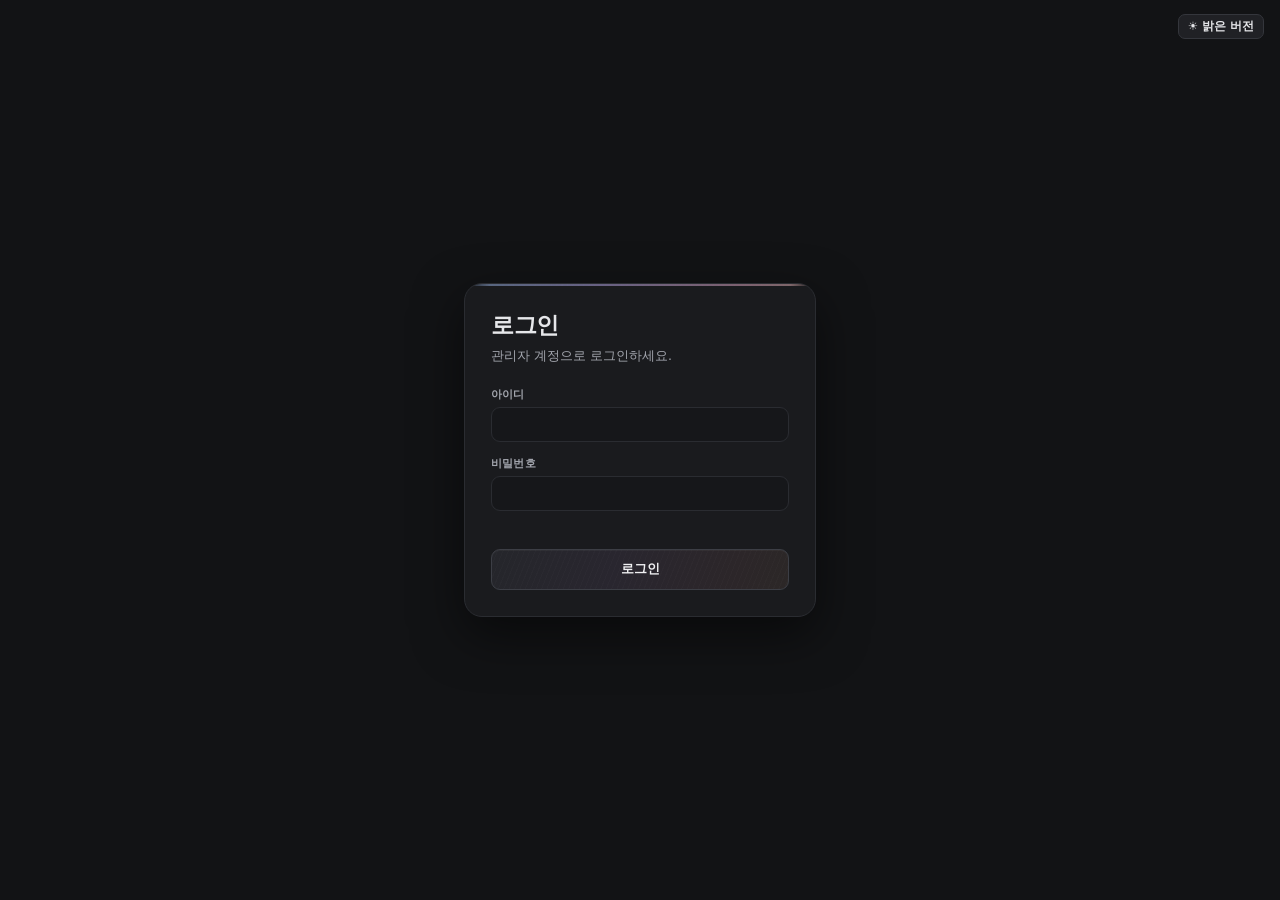
==== commit fad2859d: "Draft: dark gray + pastel holo themes with toggle" ====
--- a/draft/index.html
+++ b/draft/index.html
@@ -311,12 +311,80 @@
 }
 .toast.on{opacity:1}
 @media(prefers-reduced-motion:reduce){*{transition:none !important; animation:none !important}}
+
+/* ══════ 다크 그레이 스타일 ══════ */
+body.dark{
+  --paper:#121315; --mist:#1a1b1e; --veil:rgba(26,27,30,.92);
+  --ink:#e6e7ea; --ink2:#a2a5ad; --faint:#7c7f87; --ghost:#5d6068;
+  --edge:#2a2c31; --edge2:#34363c;
+  --holo:linear-gradient(100deg,#25262b 0%,#29262f 14%,#2c2629 28%,#2b2924 42%,#232a27 56%,#24282f 70%,#28252e 84%,#25262b 100%);
+  --holo-strong:linear-gradient(100deg,#6f87a8 0%,#8a7fae 13%,#a77f94 26%,#b0927c 39%,#6fa48f 52%,#7590b3 65%,#8d80ad 78%,#6f87a8 100%);
+  --holo-veil:linear-gradient(100deg,#1d1e22,#201e24,#221e21,#1d201f,#1d1e22);
+  --foil:repeating-linear-gradient(112deg,rgba(255,255,255,.035) 0 1px,rgba(255,255,255,0) 1px 5px);
+  --shadow:none; --shadow-lg:0 18px 50px rgba(0,0,0,.5);
+  background:var(--paper); color:var(--ink);
+}
+body.dark ::selection{background:#3a3d44}
+body.dark .holo-bar{opacity:.7}
+body.dark .btn{background:#202125;border-color:var(--edge2);color:var(--ink);box-shadow:none}
+body.dark .btn:hover{background:#26282c;border-color:#44474e;box-shadow:none}
+body.dark .btn.holo{background:var(--holo);background-size:300% 100%;color:#f0f0f2;border-color:#3c3e45;box-shadow:inset 0 1px 0 rgba(255,255,255,.04)}
+body.dark .btn.holo::after{background:linear-gradient(90deg,transparent,rgba(255,255,255,.08),transparent)}
+body.dark .btn.holo:hover{border-color:#55585f;box-shadow:inset 0 1px 0 rgba(255,255,255,.06)}
+body.dark .btn.mint{background:rgba(76,195,138,.08);border-color:#2c4a3d;color:#7fd3aa}
+body.dark .btn.rose{background:rgba(229,72,77,.08);border-color:#4a2c30;color:#ff8a8e}
+body.dark .btn.sky{background:rgba(77,124,240,.08);border-color:#2c3a55;color:#8fb0f5}
+body.dark .btn.ghost{background:transparent;border-color:transparent;color:var(--ink2)}
+body.dark .btn.ghost:hover{background:#202125}
+body.dark .fld,body.dark .ta,body.dark td input,body.dark .slot{background:#16171a;border-color:var(--edge)}
+body.dark .fld:focus,body.dark .ta:focus,body.dark .slot:focus,body.dark td input:focus{border-color:#4a4d55;box-shadow:none}
+body.dark .card-login,body.dark .team,body.dark .sec,body.dark .float,body.dark .ac,body.dark .toast{background:var(--mist);border-color:var(--edge)}
+body.dark .settings,body.dark .board{background:var(--mist);border-color:var(--edge);backdrop-filter:none}
+body.dark .team h3 em,body.dark .sec h3,body.dark .tierbox .h b,body.dark .ac div b{color:#e8c26a}
+body.dark .slot.filled{background:#202125;border-color:#3a3c42}
+body.dark .slot.captain{color:#f3f3f5;background:var(--holo);background-size:300% 100%;box-shadow:inset 0 0 0 1px #45474e}
+body.dark .slot.dropping{background:rgba(76,195,138,.08);border-color:#4cc38a;box-shadow:none}
+body.dark .pin{color:#e8c26a}
+body.dark .ac div:hover,body.dark .ac div.on{background:#26282c}
+body.dark .entry-strip{background:#16171a;border-color:#34363c}
+body.dark .echip{color:var(--ink);border-color:#3c3e45;box-shadow:none}
+body.dark .echip:hover{box-shadow:0 6px 16px rgba(0,0,0,.35)}
+body.dark .echip::after{background:linear-gradient(90deg,transparent,rgba(255,255,255,.08),transparent)}
+body.dark .echip .no{color:var(--faint)}
+body.dark .stat{background:#202125;border-color:var(--edge2)}
+body.dark .stat.a{color:#8fb0f5;border-color:#2c3a55;background:rgba(77,124,240,.08)}
+body.dark .stat.b{color:#7fd3aa;border-color:#2c4a3d;background:rgba(76,195,138,.08)}
+body.dark .pline{border-bottom-color:#25272b}
+body.dark .pline .score{color:var(--ink)}
+body.dark .pchip,body.dark .tchip{background:#202125;border-color:var(--edge2);box-shadow:none}
+body.dark .pchip.taken{background:#17181b;text-decoration-color:#5d6068}
+body.dark .pchip.taken::after{color:#e8c26a}
+body.dark .add-in{border-color:#34363c;color:var(--ink)}
+body.dark .add-in:focus{border-color:#4a4d55}
+body.dark .float-head{border-bottom-color:var(--edge)}
+body.dark .float-head .grip{color:var(--faint)}
+body.dark .tierbox{background:#16171a;border-color:var(--edge)}
+body.dark .tchip.no{background:rgba(229,72,77,.06);color:#e7a0b0}
+body.dark th,body.dark td{border-bottom-color:#25272b}
+body.dark .tbl-wrap{border-color:var(--edge)}
+body.dark .badge{border-color:var(--edge2)}
+body.dark .badge.ok{color:#7fd3aa;border-color:#2c4a3d;background:rgba(76,195,138,.08)}
+body.dark .err{color:#ff8a8e}
+body.dark b[style*="#7b6bb5"],body.dark b[style*="#8574c4"]{color:#e8c26a!important}
+body.dark .theme-tg{font-weight:700}
+.theme-fab{position:fixed;right:16px;top:14px;z-index:5}
+body:not(.dark) .btn:not(.mint):not(.rose):not(.sky):not(.ghost):not(.holo){background:var(--holo);background-size:300% 100%;animation:holoDrift 30s linear infinite;border-color:rgba(255,255,255,.95);box-shadow:0 1px 0 rgba(255,255,255,.95) inset,0 0 0 1px rgba(174,152,228,.28),0 3px 10px rgba(146,126,206,.12)}
+body:not(.dark) .btn.mint{background:linear-gradient(100deg,#e6f8f0,#e4f4ff 50%,#e6f8f0);background-size:300% 100%;animation:holoDrift 30s linear infinite}
+body:not(.dark) .btn.rose{background:linear-gradient(100deg,#fbe7f1,#fff0e8 50%,#fbe7f1);background-size:300% 100%;animation:holoDrift 30s linear infinite}
+body:not(.dark) .btn.sky{background:linear-gradient(100deg,#e4edff,#ece4fb 50%,#e4edff);background-size:300% 100%;animation:holoDrift 30s linear infinite}
 </style>
 </head>
 <body>
+<script>try{if((localStorage.getItem("mkg_theme")||"dark")!=="light")document.body.classList.add("dark")}catch(e){document.body.classList.add("dark")}</script>
 
 <!-- ═══════ 로그인 ═══════ -->
 <div id="screen-login">
+  <button class="btn sm theme-tg theme-fab"></button>
   <div class="card-login">
     <div class="holo-bar"></div>
     <h1 id="login-title">로그인</h1>
@@ -339,6 +407,7 @@
       <select id="space-sel" class="fld" style="width:auto;padding:6px 11px;font-weight:700"></select>
     </span>
     <span id="space-tag" class="badge ok hidden" style="margin-right:4px"></span>
+    <button class="btn theme-tg"></button>
     <a class="btn" href="../" style="text-decoration:none">MKG 대시보드</a>
     <button class="btn" id="go-admin">관리자 페이지</button>
     <button class="btn" id="go-pw">비밀번호 변경</button>
@@ -362,7 +431,7 @@
       <div><label class="lbl">모드</label>
         <select id="s-mode" class="fld"><option>노말</option><option>경쟁</option><option>커스텀</option></select></div>
       <div><label class="lbl">점수판 연결</label>
-        <select id="s-board" class="fld" title="드래프트 팀이 선택한 킬내기 점수판의 TEAM 탭으로 자동 입력됩니다"><option value="">없음</option><option>지옥연도</option><option>대꼴룰</option><option>빙고</option></select></div>
+        <select id="s-board" class="fld" title="드래프트 팀이 내 카테고리의 킬내기 점수판 TEAM 탭으로 자동 입력됩니다"><option value="">없음</option><option value="지옥연도">킬내기</option><option value="대꼴룰">마이너스없는 킬내기</option><option value="빙고">빙고 킬내기</option></select></div>
       <div><label class="lbl">팀 수</label><input id="s-teams" class="fld" type="number" min="1" step="1" value="6"></div>
       <div><label class="lbl">목표 총점(%)</label><div class="suffix"><input id="s-target" class="fld" type="number" value="100"><span>%</span></div></div>
       <div><label class="lbl">티어 모드</label>
@@ -403,7 +472,7 @@
 
 <!-- ═══════ 관리자 ═══════ -->
 <div id="screen-admin" class="hidden">
-  <div class="topbar"><button class="btn" id="ad-back">← 드래프트로 돌아가기</button></div>
+  <div class="topbar"><button class="btn" id="ad-back" style="margin-right:auto">← 드래프트로 돌아가기</button><button class="btn theme-tg"></button></div>
   <div class="admin">
     <h2>관리자 페이지</h2>
     <p style="color:var(--ink2);font-size:12.5px;margin:4px 0 0">계정, 선수 티어, 포인트 라인을 관리합니다.</p>
@@ -424,13 +493,13 @@
     <div class="sec" id="sec-accounts"><div class="holo-bar"></div><div class="inner">
       <h3>계정 관리</h3>
       <p style="margin:-6px 0 12px;font-size:12px;color:var(--ink2);line-height:1.6">
-        계정을 추가할 때 <b>담당 카테고리</b>를 지정합니다. 그 계정은 로그인 후 해당 카테고리의 선수 관리만 할 수 있습니다.
-        같은 카테고리에 여러 계정을 배정하면 세팅을 함께 씁니다.</p>
+        계정을 추가하면 <b>아이디 이름으로 카테고리</b>와 티어표와 점수판 3종(킬내기·마이너스없는 킬내기·빙고 킬내기)이 자동으로 만들어지고, MKG 대시보드 계정도 같은 아이디/비밀번호로 생성됩니다.
+        관리자는 자기 카테고리만, 최초 관리자는 모든 카테고리를 볼 수 있습니다.</p>
       <div class="tbl-wrap"><table><thead><tr><th style="width:30%">아이디</th><th style="width:30%">담당 카테고리</th><th style="width:22%">권한</th><th style="width:18%"></th></tr></thead><tbody id="ad-users"></tbody></table></div>
       <div class="inline-form">
         <div class="f"><label class="lbl">아이디</label><input id="au-id" class="fld" placeholder="예: 꼬마만두"></div>
         <div class="f"><label class="lbl">비밀번호</label><input id="au-pw" class="fld" type="text"></div>
-        <div class="f"><label class="lbl">담당 카테고리</label><select id="au-space" class="fld"></select></div>
+        <div class="f hidden"><select id="au-space" class="fld"></select></div>
         <button class="btn holo" id="au-add">계정 추가</button>
       </div>
       <div class="err" id="au-err"></div>
@@ -684,7 +753,7 @@
   for(const [id,p] of Object.entries(D.panels||{})){const el=$('#'+id); if(el&&p){el.style.left=p.l;el.style.top=p.t;}}
 }
 $('#s-rule').onchange=e=>{D.settings.rule=e.target.value;save();};
-$('#s-mode').onchange=e=>{D.settings.mode=e.target.value;save();}; $('#s-board').onchange=e=>{D.settings.board=e.target.value;save();toast(e.target.value?e.target.value+' 점수판으로 팀이 자동 입력됩니다.':'점수판 연결을 해제했습니다.');};
+$('#s-mode').onchange=e=>{D.settings.mode=e.target.value;save();}; $('#s-board').onchange=e=>{D.settings.board=e.target.value;save();toast(e.target.value?e.target.selectedOptions[0].text+' 점수판으로 팀이 자동 입력됩니다.':'점수판 연결을 해제했습니다.');};
 $('#s-target').onchange=e=>{D.settings.target=+e.target.value;save();};
 $('#s-tier').onchange=e=>{D.settings.tier=e.target.value;save();};
 $('#s-teams').onchange=e=>{
@@ -1152,13 +1221,13 @@
 $('#ap-search').oninput=renderAdminPlayers;
 $('#au-add').onclick=async()=>{
   const id=$('#au-id').value.trim(), pw=$('#au-pw').value.trim(),
-        sp=$('#au-space').value.trim(), e=$('#au-err'); e.textContent='';
+        sp=id, e=$('#au-err'); e.textContent='';
   if(!id||!pw){e.textContent='아이디와 비밀번호를 모두 입력하세요.';return;}
   if(!sp){e.textContent='담당 카테고리를 먼저 만들어 주세요.';return;}
   const r=await API.addUser(id,pw,sp);
   if(!r.ok){e.textContent=r.msg||'추가하지 못했습니다.';return;}
   $('#au-id').value=$('#au-pw').value='';
-  MERGED=null; renderAdmin(); setupSpaces(); toast(`계정을 추가했습니다 (카테고리: ${sp})`);
+  MERGED=null; renderAdmin(); setupSpaces(); toast('계정 추가 완료 · 카테고리 '+sp+(r.msg?' · '+r.msg:''));
 };
 $('#ap-add').onclick=()=>{
   const n=$('#ap-name').value.trim(); if(!n)return;
@@ -1191,6 +1260,16 @@
 };
 
 function renderAll(){renderTeams();renderLines();renderStats();renderEntry();renderRoster();}
+
+/* 테마 전환 (대시보드와 같은 설정 공유) */
+(function(){
+  const label=()=>document.querySelectorAll('.theme-tg').forEach(b=>b.textContent=document.body.classList.contains('dark')?'☀ 밝은 버전':'☾ 다크 버전');
+  document.querySelectorAll('.theme-tg').forEach(b=>b.addEventListener('click',()=>{
+    const dark=!document.body.classList.contains('dark'); document.body.classList.toggle('dark',dark);
+    try{localStorage.setItem('mkg_theme',dark?'dark':'light')}catch(e){} label();
+  }));
+  label();
+})();
 </script>
 </body>
 </html>
